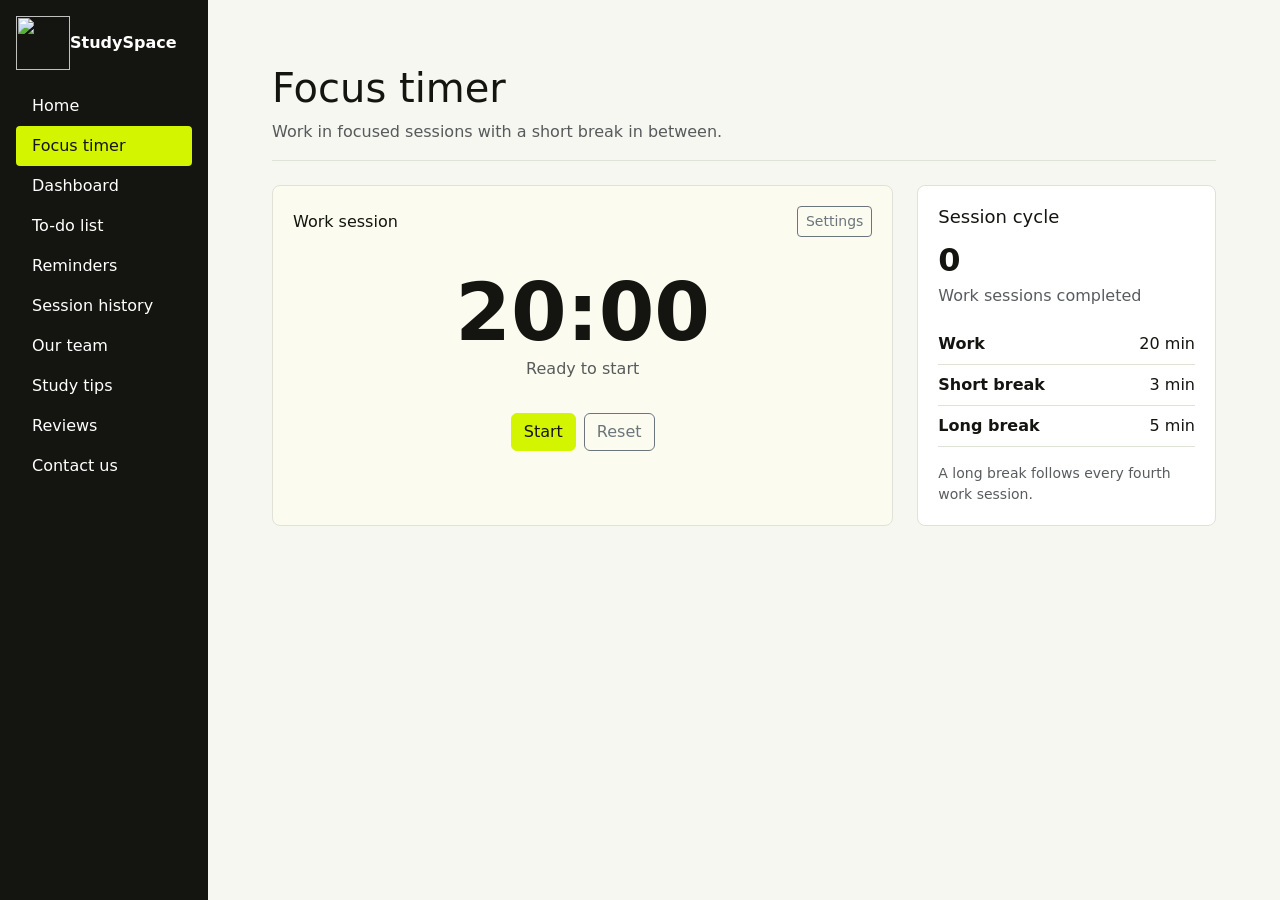
==== index.html @ 3e3f8a37 "Initial Commit" ====
<!doctype html>
<html lang="en">
  <head>
    <meta charset="utf-8" />
    <meta name="viewport" content="width=device-width, initial-scale=1" />
    <title>Focus timer | StudySpace</title>
    <link rel="icon" href="images/logo.png" type="image/png" />
    <link rel="stylesheet" href="styles.css" />
    <script src="app.js" defer></script>
  </head>
  <body data-page="pomodoro">
    <a class="visually-hidden-focusable skip-link" href="#main"
      >Skip to content</a
    >
    <div class="site-layout">
      <aside class="sidebar">
        <a class="site-brand" href="home.html">
          <img src="images/logo.png" width="54" height="54" alt="" />
          <span>StudySpace</span>
        </a>
        <nav class="nav flex-column" aria-label="Main navigation">
          <a class="nav-link" href="home.html">Home</a>
          <a class="nav-link active" aria-current="page" href="index.html"
            >Focus timer</a
          >
          <a class="nav-link" href="dashboard.html">Dashboard</a>
          <a class="nav-link" href="todo.html">To-do list</a>
          <a class="nav-link" href="reminders.html">Reminders</a>
          <a class="nav-link" href="session-history.html">Session history</a>
          <a class="nav-link" href="team.html">Our team</a>
          <a class="nav-link" href="study-tips.html">Study tips</a>
          <a class="nav-link" href="reviews.html">Reviews</a>
          <a class="nav-link" href="contact.html">Contact us</a>
        </nav>
      </aside>
      <main id="main" class="container-fluid workspace">
        <header class="page-heading">
          <h1>Focus timer</h1>
          <p>Work in focused sessions with a short break in between.</p>
        </header>
        <div class="row g-3 g-xl-4">
          <div class="col-12 col-xl-8">
            <section
              class="panel timer-panel h-100"
              aria-label="Pomodoro timer"
            >
              <div
                class="d-flex flex-wrap justify-content-between align-items-center gap-2"
              >
                <span id="session" class="session-label" aria-live="polite"
                  >Work session</span
                >
                <button
                  id="settings-button"
                  class="btn btn-sm btn-outline-secondary"
                  type="button"
                >
                  Settings
                </button>
              </div>
              <div class="timer-readout">
                <span id="timer" role="timer" aria-label="Time remaining"
                  >20:00</span
                >
                <span id="timer-status">Ready to start</span>
              </div>
              <div class="d-flex justify-content-center flex-wrap gap-2">
                <button id="start" class="btn btn-primary" type="button">
                  Start
                </button>
                <button id="pause" class="btn btn-primary" type="button" hidden>
                  Pause
                </button>
                <button
                  id="reset"
                  class="btn btn-outline-secondary"
                  type="button"
                >
                  Reset
                </button>
              </div>
            </section>
          </div>
          <div class="col-12 col-xl-4">
            <section class="panel h-100" aria-labelledby="cycle-heading">
              <h2 id="cycle-heading">Session cycle</h2>
              <p
                id="completed-sessions"
                class="stat-number mb-0"
                aria-live="polite"
              >
                0
              </p>
              <p class="text-body-secondary">Work sessions completed</p>
              <dl class="durations mb-3">
                <div>
                  <dt>Work</dt>
                  <dd id="work-duration">20 min</dd>
                </div>
                <div>
                  <dt>Short break</dt>
                  <dd id="short-duration">3 min</dd>
                </div>
                <div>
                  <dt>Long break</dt>
                  <dd id="long-duration">5 min</dd>
                </div>
              </dl>
              <p class="small text-body-secondary mb-0">
                A long break follows every fourth work session.
              </p>
            </section>
          </div>
        </div>
        <dialog id="settings-dialog" aria-labelledby="settings-heading">
          <form id="settings-form">
            <h2 id="settings-heading">Session lengths</h2>
            <p class="text-body-secondary">
              Saving resets the current session to its new duration.
            </p>
            <label class="form-label" for="settings-work">Work (minutes)</label>
            <input
              id="settings-work"
              class="form-control mb-3"
              name="work"
              type="number"
              min="1"
              max="1440"
              required
            />
            <label class="form-label" for="settings-short"
              >Short break (minutes)</label
            >
            <input
              id="settings-short"
              class="form-control mb-3"
              name="short"
              type="number"
              min="1"
              max="1440"
              required
            />
            <label class="form-label" for="settings-long"
              >Long break (minutes)</label
            >
            <input
              id="settings-long"
              class="form-control mb-4"
              name="long"
              type="number"
              min="1"
              max="1440"
              required
            />
            <div class="d-flex justify-content-end flex-wrap gap-2">
              <button
                id="close-settings"
                class="btn btn-outline-secondary"
                type="button"
              >
                Cancel
              </button>
              <button class="btn btn-primary" type="submit">
                Save settings
              </button>
            </div>
          </form>
        </dialog>
      </main>
    </div>
  </body>
</html>
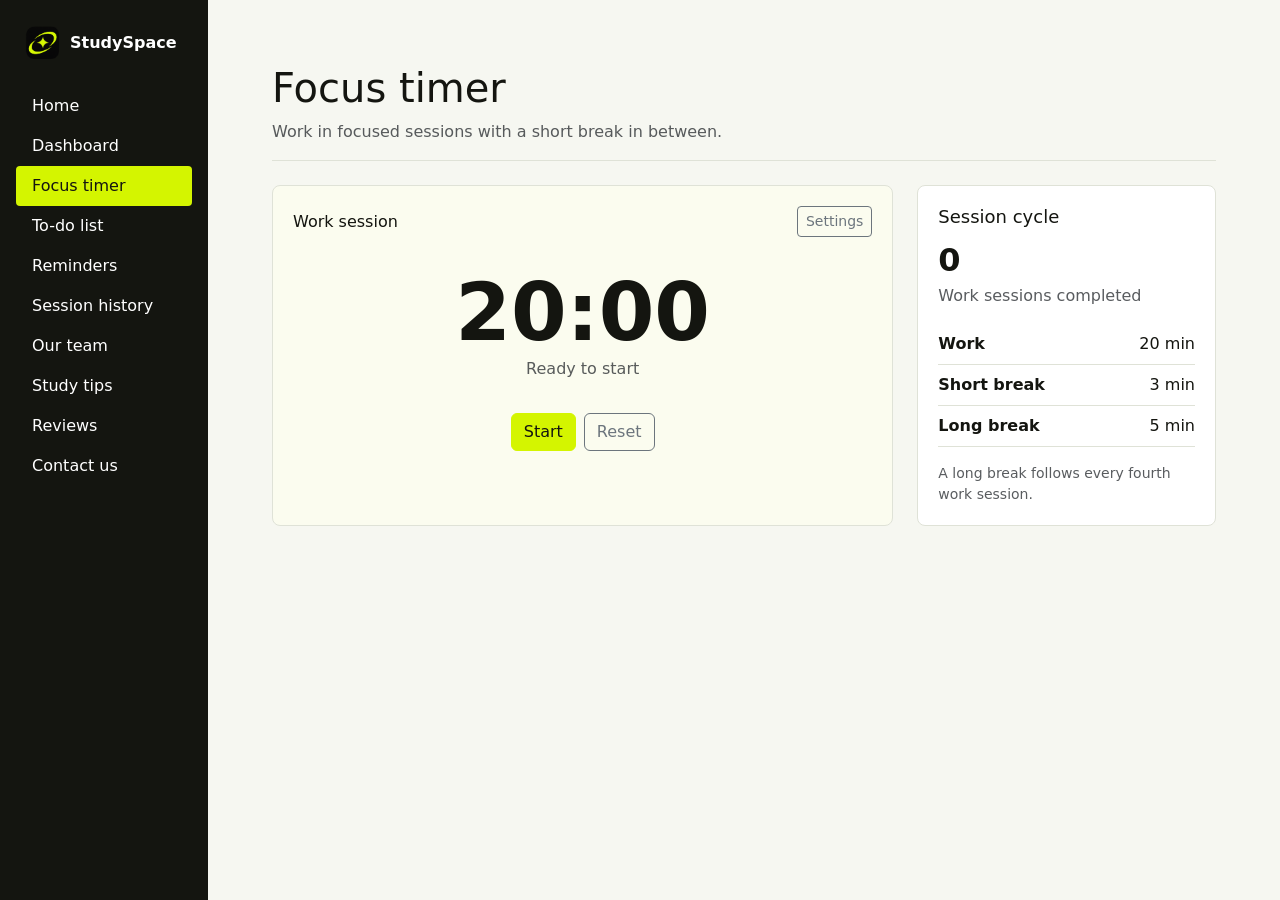
==== commit d847e235: "Changed nav bar layout" ====
--- a/index.html
+++ b/index.html
@@ -20,10 +20,10 @@
         </a>
         <nav class="nav flex-column" aria-label="Main navigation">
           <a class="nav-link" href="home.html">Home</a>
+          <a class="nav-link" href="dashboard.html">Dashboard</a>
           <a class="nav-link active" aria-current="page" href="index.html"
             >Focus timer</a
           >
-          <a class="nav-link" href="dashboard.html">Dashboard</a>
           <a class="nav-link" href="todo.html">To-do list</a>
           <a class="nav-link" href="reminders.html">Reminders</a>
           <a class="nav-link" href="session-history.html">Session history</a>
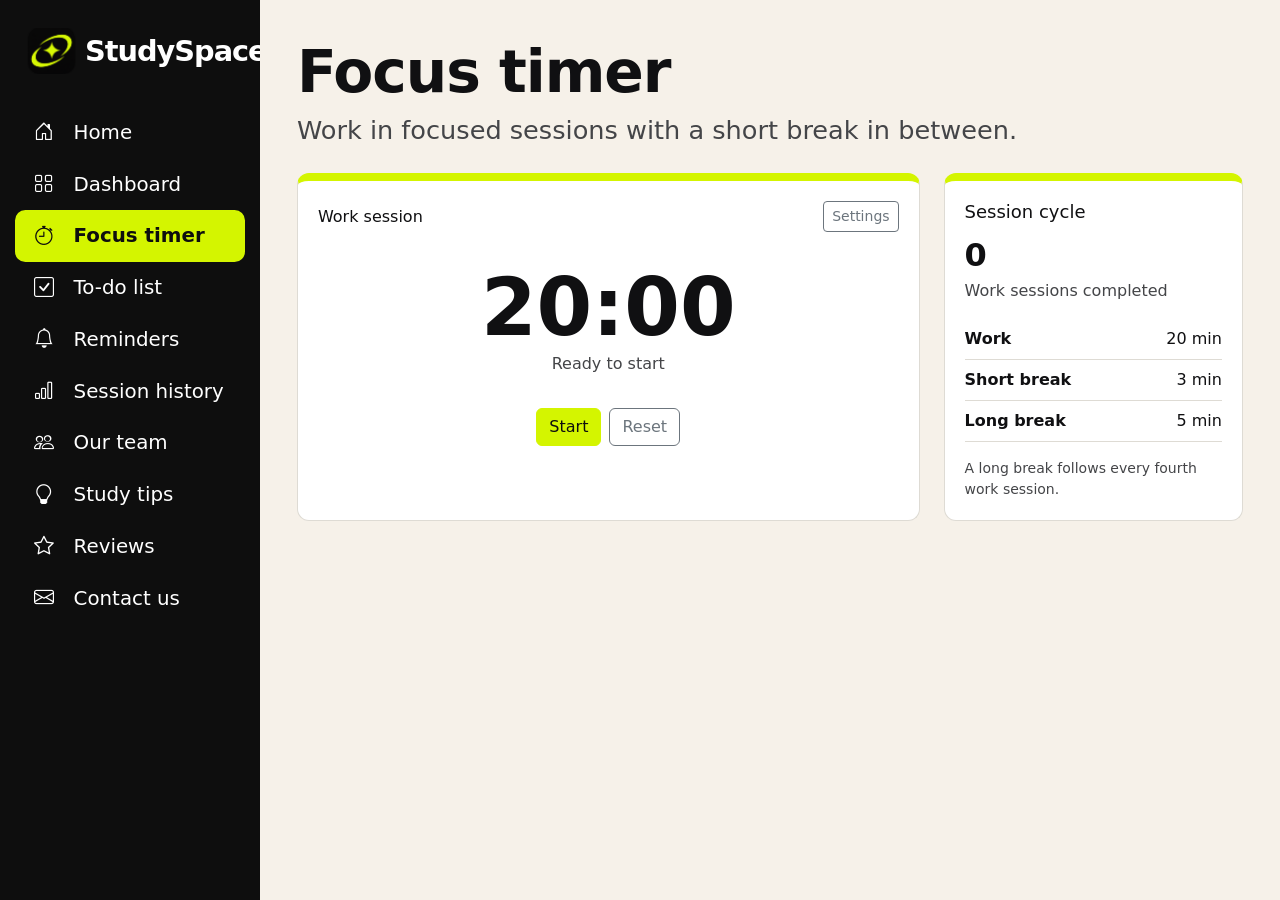
==== commit 1d3c38ad: "Style Changes" ====
--- a/index.html
+++ b/index.html
@@ -15,22 +15,40 @@
     <div class="site-layout">
       <aside class="sidebar">
         <a class="site-brand" href="home.html">
-          <img src="images/logo.png" width="54" height="54" alt="" />
+          <span class="brand-mark"><img src="images/logo.png" width="54" height="54" alt="" /></span>
           <span>StudySpace</span>
         </a>
         <nav class="nav flex-column" aria-label="Main navigation">
-          <a class="nav-link" href="home.html">Home</a>
-          <a class="nav-link" href="dashboard.html">Dashboard</a>
-          <a class="nav-link active" aria-current="page" href="index.html"
-            >Focus timer</a
-          >
-          <a class="nav-link" href="todo.html">To-do list</a>
-          <a class="nav-link" href="reminders.html">Reminders</a>
-          <a class="nav-link" href="session-history.html">Session history</a>
-          <a class="nav-link" href="team.html">Our team</a>
-          <a class="nav-link" href="study-tips.html">Study tips</a>
-          <a class="nav-link" href="reviews.html">Reviews</a>
-          <a class="nav-link" href="contact.html">Contact us</a>
+          <a class="nav-link" href="home.html">
+            <i class="bi bi-house-door" aria-hidden="true"></i>Home
+          </a>
+          <a class="nav-link" href="dashboard.html">
+            <i class="bi bi-grid" aria-hidden="true"></i>Dashboard
+          </a>
+          <a class="nav-link active" aria-current="page" href="index.html">
+            <i class="bi bi-stopwatch" aria-hidden="true"></i>Focus timer
+          </a>
+          <a class="nav-link" href="todo.html">
+            <i class="bi bi-check-square" aria-hidden="true"></i>To-do list
+          </a>
+          <a class="nav-link" href="reminders.html">
+            <i class="bi bi-bell" aria-hidden="true"></i>Reminders
+          </a>
+          <a class="nav-link" href="session-history.html">
+            <i class="bi bi-bar-chart" aria-hidden="true"></i>Session history
+          </a>
+          <a class="nav-link" href="team.html">
+            <i class="bi bi-people" aria-hidden="true"></i>Our team
+          </a>
+          <a class="nav-link" href="study-tips.html">
+            <i class="bi bi-lightbulb" aria-hidden="true"></i>Study tips
+          </a>
+          <a class="nav-link" href="reviews.html">
+            <i class="bi bi-star" aria-hidden="true"></i>Reviews
+          </a>
+          <a class="nav-link" href="contact.html">
+            <i class="bi bi-envelope" aria-hidden="true"></i>Contact us
+          </a>
         </nav>
       </aside>
       <main id="main" class="container-fluid workspace">
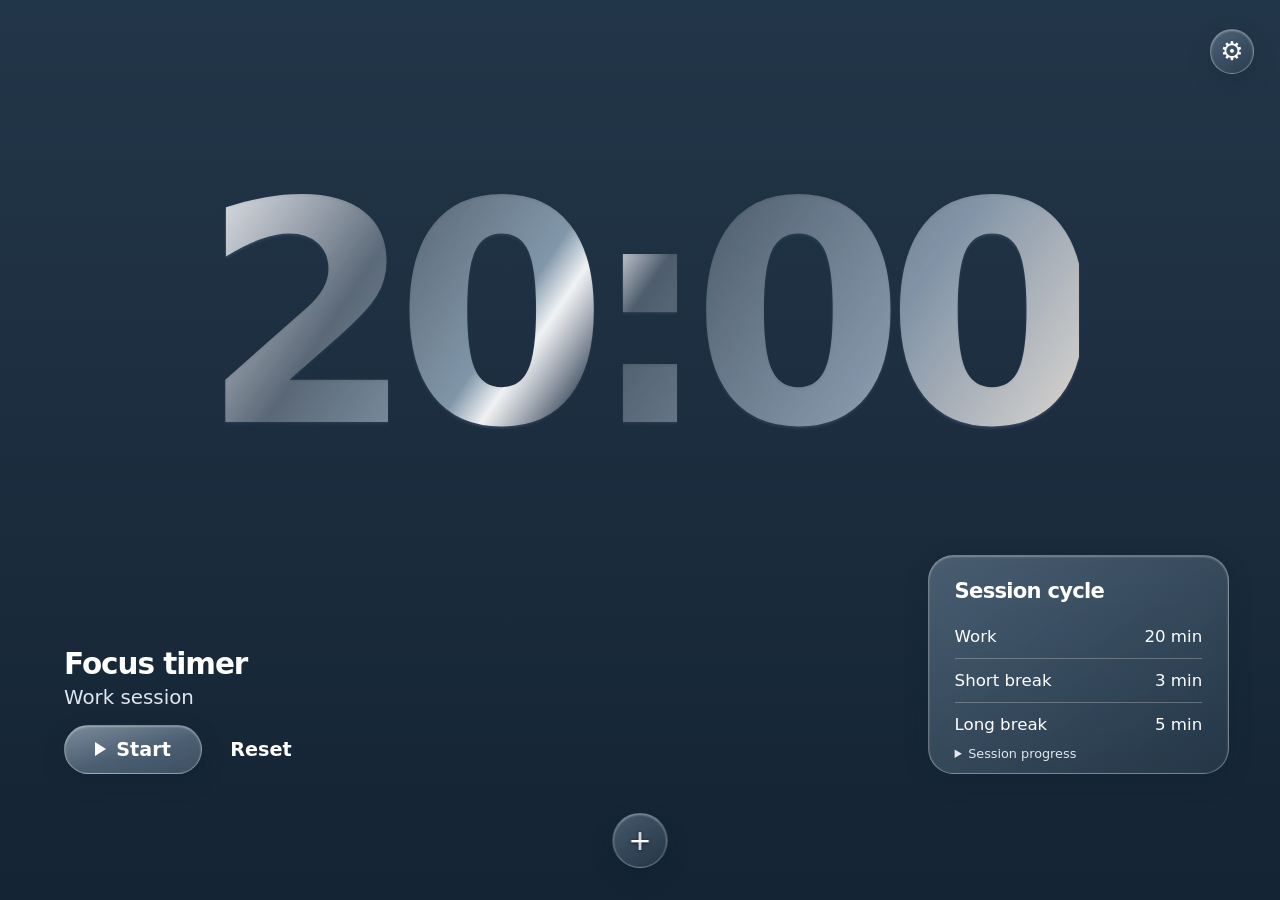
==== commit 49103c2c: "Complete Style Overhaul Changed the ui to be a "Apple/Ios" style theme" ====
--- a/index.html
+++ b/index.html
@@ -1,190 +1,69 @@
 <!doctype html>
 <html lang="en">
   <head>
-    <meta charset="utf-8" />
-    <meta name="viewport" content="width=device-width, initial-scale=1" />
+    <meta charset="utf-8">
+    <meta name="viewport" content="width=device-width, initial-scale=1">
     <title>Focus timer | StudySpace</title>
-    <link rel="icon" href="images/logo.png" type="image/png" />
-    <link rel="stylesheet" href="styles.css" />
+    <link rel="stylesheet" href="styles.css">
     <script src="app.js" defer></script>
   </head>
   <body data-page="pomodoro">
-    <a class="visually-hidden-focusable skip-link" href="#main"
-      >Skip to content</a
-    >
-    <div class="site-layout">
-      <aside class="sidebar">
-        <a class="site-brand" href="home.html">
-          <span class="brand-mark"><img src="images/logo.png" width="54" height="54" alt="" /></span>
-          <span>StudySpace</span>
-        </a>
-        <nav class="nav flex-column" aria-label="Main navigation">
-          <a class="nav-link" href="home.html">
-            <i class="bi bi-house-door" aria-hidden="true"></i>Home
-          </a>
-          <a class="nav-link" href="dashboard.html">
-            <i class="bi bi-grid" aria-hidden="true"></i>Dashboard
-          </a>
-          <a class="nav-link active" aria-current="page" href="index.html">
-            <i class="bi bi-stopwatch" aria-hidden="true"></i>Focus timer
-          </a>
-          <a class="nav-link" href="todo.html">
-            <i class="bi bi-check-square" aria-hidden="true"></i>To-do list
-          </a>
-          <a class="nav-link" href="reminders.html">
-            <i class="bi bi-bell" aria-hidden="true"></i>Reminders
-          </a>
-          <a class="nav-link" href="session-history.html">
-            <i class="bi bi-bar-chart" aria-hidden="true"></i>Session history
-          </a>
-          <a class="nav-link" href="team.html">
-            <i class="bi bi-people" aria-hidden="true"></i>Our team
-          </a>
-          <a class="nav-link" href="study-tips.html">
-            <i class="bi bi-lightbulb" aria-hidden="true"></i>Study tips
-          </a>
-          <a class="nav-link" href="reviews.html">
-            <i class="bi bi-star" aria-hidden="true"></i>Reviews
-          </a>
-          <a class="nav-link" href="contact.html">
-            <i class="bi bi-envelope" aria-hidden="true"></i>Contact us
-          </a>
-        </nav>
-      </aside>
-      <main id="main" class="container-fluid workspace">
-        <header class="page-heading">
-          <h1>Focus timer</h1>
-          <p>Work in focused sessions with a short break in between.</p>
-        </header>
-        <div class="row g-3 g-xl-4">
-          <div class="col-12 col-xl-8">
-            <section
-              class="panel timer-panel h-100"
-              aria-label="Pomodoro timer"
-            >
-              <div
-                class="d-flex flex-wrap justify-content-between align-items-center gap-2"
-              >
-                <span id="session" class="session-label" aria-live="polite"
-                  >Work session</span
-                >
-                <button
-                  id="settings-button"
-                  class="btn btn-sm btn-outline-secondary"
-                  type="button"
-                >
-                  Settings
-                </button>
-              </div>
-              <div class="timer-readout">
-                <span id="timer" role="timer" aria-label="Time remaining"
-                  >20:00</span
-                >
-                <span id="timer-status">Ready to start</span>
-              </div>
-              <div class="d-flex justify-content-center flex-wrap gap-2">
-                <button id="start" class="btn btn-primary" type="button">
-                  Start
-                </button>
-                <button id="pause" class="btn btn-primary" type="button" hidden>
-                  Pause
-                </button>
-                <button
-                  id="reset"
-                  class="btn btn-outline-secondary"
-                  type="button"
-                >
-                  Reset
-                </button>
-              </div>
-            </section>
-          </div>
-          <div class="col-12 col-xl-4">
-            <section class="panel h-100" aria-labelledby="cycle-heading">
-              <h2 id="cycle-heading">Session cycle</h2>
-              <p
-                id="completed-sessions"
-                class="stat-number mb-0"
-                aria-live="polite"
-              >
-                0
-              </p>
-              <p class="text-body-secondary">Work sessions completed</p>
-              <dl class="durations mb-3">
-                <div>
-                  <dt>Work</dt>
-                  <dd id="work-duration">20 min</dd>
-                </div>
-                <div>
-                  <dt>Short break</dt>
-                  <dd id="short-duration">3 min</dd>
-                </div>
-                <div>
-                  <dt>Long break</dt>
-                  <dd id="long-duration">5 min</dd>
-                </div>
-              </dl>
-              <p class="small text-body-secondary mb-0">
-                A long break follows every fourth work session.
-              </p>
-            </section>
-          </div>
+    <a href="#main">Skip to content</a>
+    <nav class="menu" aria-label="Site navigation">
+      <button id="toggle" type="button" aria-label="Toggle navigation" aria-expanded="false" aria-controls="links">+</button>
+      <div id="links" inert>
+        <a href="home.html">Home</a>
+        <a href="dashboard.html">Dashboard</a>
+        <a aria-current="page" href="index.html">Focus timer</a>
+        <a href="todo.html">To-do list</a>
+        <a href="reminders.html">Reminders</a>
+        <a href="session-history.html">Session history</a>
+        <a href="team.html">Our team</a>
+        <a href="study-tips.html">Study tips</a>
+        <a href="reviews.html">Reviews</a>
+        <a href="contact.html">Contact us</a>
+      </div>
+    </nav>
+    <main id="main">
+      <button id="settings-button" type="button" aria-label="Settings" title="Settings">⚙</button>
+      <span id="timer" role="timer" aria-label="Time remaining">20:00</span>
+      <section class="focus-controls" aria-labelledby="focus-heading">
+        <h1 id="focus-heading">Focus timer</h1>
+        <p id="session" aria-live="polite">Work session</p>
+        <span id="timer-status" class="timer-status" role="status">Ready to start</span>
+        <div class="timer-actions">
+          <button id="start" type="button">Start</button>
+          <button id="pause" type="button" hidden>Pause</button>
+          <button id="reset" type="button">Reset</button>
         </div>
-        <dialog id="settings-dialog" aria-labelledby="settings-heading">
-          <form id="settings-form">
-            <h2 id="settings-heading">Session lengths</h2>
-            <p class="text-body-secondary">
-              Saving resets the current session to its new duration.
-            </p>
-            <label class="form-label" for="settings-work">Work (minutes)</label>
-            <input
-              id="settings-work"
-              class="form-control mb-3"
-              name="work"
-              type="number"
-              min="1"
-              max="1440"
-              required
-            />
-            <label class="form-label" for="settings-short"
-              >Short break (minutes)</label
-            >
-            <input
-              id="settings-short"
-              class="form-control mb-3"
-              name="short"
-              type="number"
-              min="1"
-              max="1440"
-              required
-            />
-            <label class="form-label" for="settings-long"
-              >Long break (minutes)</label
-            >
-            <input
-              id="settings-long"
-              class="form-control mb-4"
-              name="long"
-              type="number"
-              min="1"
-              max="1440"
-              required
-            />
-            <div class="d-flex justify-content-end flex-wrap gap-2">
-              <button
-                id="close-settings"
-                class="btn btn-outline-secondary"
-                type="button"
-              >
-                Cancel
-              </button>
-              <button class="btn btn-primary" type="submit">
-                Save settings
-              </button>
-            </div>
-          </form>
-        </dialog>
-      </main>
-    </div>
+      </section>
+      <section class="session-card" aria-labelledby="cycle-heading">
+        <h2 id="cycle-heading">Session cycle</h2>
+        <dl>
+          <div><dt>Work</dt><dd id="work-duration">20 min</dd></div>
+          <div><dt>Short break</dt><dd id="short-duration">3 min</dd></div>
+          <div><dt>Long break</dt><dd id="long-duration">5 min</dd></div>
+        </dl>
+        <details class="cycle-progress">
+          <summary>Session progress</summary>
+          <p><span id="completed-sessions" aria-live="polite">0</span> work sessions completed</p>
+          <p>A long break follows every fourth work session.</p>
+        </details>
+      </section>
+      <dialog id="settings-dialog" aria-labelledby="settings-heading">
+        <form id="settings-form">
+          <h2 id="settings-heading">Session lengths</h2>
+          <p>Saving resets the current session to its new duration.</p>
+          <label for="settings-work">Work (minutes)</label>
+          <input id="settings-work" name="work" type="number" min="1" max="1440" required>
+          <label for="settings-short">Short break (minutes)</label>
+          <input id="settings-short" name="short" type="number" min="1" max="1440" required>
+          <label for="settings-long">Long break (minutes)</label>
+          <input id="settings-long" name="long" type="number" min="1" max="1440" required>
+          <button id="close-settings" type="button">Cancel</button>
+          <button type="submit">Save settings</button>
+        </form>
+      </dialog>
+    </main>
   </body>
 </html>
--- a/styles.css
+++ b/styles.css
@@ -0,0 +1,628 @@
+/* Shared page layout */
+body {
+  position: relative;
+  box-sizing: border-box;
+  min-height: 100vh;
+  margin: 0;
+  padding: 7svh 0 120px;
+  color: white;
+  font-family: system-ui, sans-serif;
+  background:
+    linear-gradient(#0c192729, #0c1927b3),
+    #273c50 url("images/alpine-landscape.jpg") center / cover no-repeat;
+}
+main {
+  width: min(78%, 1200px);
+  margin: auto;
+}
+h1 {
+  margin: 0 0 4.5svh;
+  text-align: center;
+  font-size: clamp(32px, 7.8svh, 80px);
+  font-weight: 550;
+  letter-spacing: -0.04em;
+}
+button,
+summary {
+  cursor: pointer;
+}
+button,
+input,
+textarea {
+  font: inherit;
+}
+body > a[href="#main"] {
+  position: absolute;
+  top: 8px;
+  left: 8px;
+  z-index: 5;
+  padding: 8px;
+  background: white;
+  transform: translateY(-160%);
+}
+body > a[href="#main"]:focus {
+  transform: none;
+}
+
+/* Circular navigation */
+.menu {
+  --radius: min(40vw, 230px);
+  position: absolute;
+  bottom: 5svh;
+  left: 50%;
+  z-index: 2;
+  transform: translateX(-50%);
+}
+.menu a,
+.menu button {
+  display: grid;
+  place-items: center;
+  box-sizing: border-box;
+  padding: 0;
+  border: 1px solid #ffffff4d;
+  border-radius: 50%;
+  background: #ffffff26;
+  backdrop-filter: blur(12px);
+  box-shadow: 0 2px 8px #18253538;
+  color: white;
+  text-align: center;
+  text-decoration: none;
+  text-shadow:
+    0 1px 3px #182535,
+    0 0 2px #182535;
+}
+.menu button {
+  position: relative;
+  z-index: 1;
+  width: 60px;
+  aspect-ratio: 1;
+  font-size: 28px;
+  transition: transform 160ms;
+}
+.menu button:hover {
+  transform: scale(1.1);
+}
+.menu a {
+  --angle: var(--desktop-angle);
+  --distance: 0px;
+  --size: 0.6;
+  position: absolute;
+  top: 50%;
+  left: 50%;
+  width: 64px;
+  aspect-ratio: 1;
+  opacity: 0;
+  font: 12px/1.1 sans-serif;
+  transform: translate(-50%, -50%) rotate(var(--angle))
+    translateX(var(--distance)) rotate(calc(-1 * var(--angle)))
+    scale(var(--size));
+  transition:
+    transform 180ms,
+    opacity 180ms;
+}
+#links:not([inert]) a {
+  --distance: var(--radius);
+  --size: 1;
+  opacity: 1;
+}
+#links:not([inert]) a:hover {
+  --size: 1.1;
+}
+.menu :focus-visible {
+  outline: 3px solid #405971;
+  outline-offset: 2px;
+}
+
+/* Shared glass cards */
+.session-card,
+.home ul,
+#start,
+#pause,
+#settings-button,
+[data-page="pomodoro"] .menu button {
+  border: 1px solid #ffffff4d;
+  background: linear-gradient(145deg, #9cb1c561, #30425194);
+  backdrop-filter: blur(18px) saturate(125%);
+  box-shadow:
+    inset 0 1px 2px #ffffff50,
+    0 8px 25px #0c192c30;
+}
+.session-card {
+  padding: clamp(18px, 1.7vw, 28px) clamp(20px, 2vw, 33px) 12px;
+  border-radius: clamp(20px, 2vw, 32px);
+}
+.session-card h2,
+.focus-controls h1 {
+  margin: 0;
+  font-weight: 550;
+  letter-spacing: -0.035em;
+}
+.session-card h2 {
+  font-size: clamp(21px, 1.65vw, 28px);
+}
+.dashboard .session-card,
+.task-card {
+  border-color: #ffffff66;
+  box-shadow:
+    inset 0 1px 2px #ffffff99,
+    inset 0 -1px 3px #ffffff38,
+    0 10px 30px #0c192c40;
+}
+
+/* Focus timer */
+[data-page="pomodoro"] {
+  --timer-height: clamp(210px, 46svh, 560px);
+  padding: 0;
+}
+[data-page="pomodoro"] main {
+  display: grid;
+  grid-template-columns: 1fr minmax(260px, 23.5vw);
+  align-items: end;
+  align-content: end;
+  gap: 32px;
+  width: 100%;
+  min-height: 100svh;
+  box-sizing: border-box;
+  padding: calc(var(--timer-height) + 36px) 4vw max(110px, 14vh) 5vw;
+}
+.home .menu,
+[data-page="pomodoro"] .menu {
+  bottom: 32px;
+}
+[data-page="pomodoro"] .menu button {
+  width: clamp(54px, 4.3vw, 72px);
+}
+#timer {
+  position: absolute;
+  top: var(--timer-height);
+  left: 50%;
+  transform: translate(-50%, -82%);
+  font-size: min(24vw, 48svh);
+  font-weight: 550;
+  line-height: 1;
+  letter-spacing: -0.065em;
+  font-variant-numeric: tabular-nums;
+  white-space: nowrap;
+  color: transparent;
+  background: linear-gradient(
+    124deg,
+    #ffffffed,
+    #ffffff40 22%,
+    #d4efff80 38%,
+    #ffffffed 42%,
+    #ffffff32 49%,
+    #b9cbdc99 74%,
+    #fff4e7dc
+  );
+  background-clip: text;
+  filter: drop-shadow(0 2px 1px #51607e99);
+}
+.focus-controls h1 {
+  text-align: left;
+  font-size: clamp(28px, 2.3vw, 40px);
+}
+#session {
+  margin: 5px 0 16px;
+  color: #e0e6ee;
+  font-size: clamp(18px, 1.55vw, 26px);
+}
+.timer-status {
+  position: absolute;
+  width: 1px;
+  height: 1px;
+  overflow: hidden;
+  clip-path: inset(50%);
+}
+.timer-actions {
+  display: flex;
+  align-items: center;
+  gap: 20px;
+}
+[data-page="pomodoro"] main button {
+  color: inherit;
+}
+.timer-actions button {
+  padding: 0.62em 1.55em;
+  border-radius: 99px;
+  font-size: clamp(18px, 1.5vw, 25px);
+  font-weight: 550;
+}
+#start,
+#pause {
+  background: linear-gradient(165deg, #d3e2ee8a, #8598ab80 55%, #5a6b7d99);
+}
+#start::before,
+#pause::before {
+  content: "";
+  display: inline-block;
+  margin-right: 0.55em;
+}
+#start::before {
+  border-block: 0.37em solid transparent;
+  border-left: 0.62em solid white;
+}
+#pause::before {
+  width: 0.28em;
+  height: 0.68em;
+  border-inline: 0.14em solid white;
+}
+#reset {
+  padding-inline: 0.45em;
+  border: 0;
+  background: transparent;
+}
+#settings-button {
+  position: absolute;
+  top: 3.2vh;
+  right: 2vw;
+  z-index: 2;
+  width: clamp(44px, 3.5vw, 58px);
+  aspect-ratio: 1;
+  padding: 0;
+  border-radius: 50%;
+  font-size: 26px;
+}
+.session-card dl {
+  margin: 12px 0 0;
+}
+.session-card dl div {
+  display: flex;
+  justify-content: space-between;
+  padding: 0.72em 0;
+  font-size: clamp(16px, 1.3vw, 22px);
+}
+.session-card dd,
+.content-page blockquote {
+  margin: 0;
+}
+.session-card dl div + div,
+.content-page details + details {
+  border-top: 1px solid #ffffff40;
+}
+.cycle-progress {
+  color: #e1e8ef;
+  font-size: 0.8rem;
+}
+
+/* Settings dialog */
+#settings-dialog {
+  box-sizing: border-box;
+  width: min(90vw, 390px);
+  padding: 24px;
+  border: 1px solid #ffffff66;
+  border-radius: 20px;
+  color: white;
+  background: #273d4eed;
+  backdrop-filter: blur(18px);
+}
+#settings-dialog::backdrop {
+  background: #10213180;
+}
+#settings-form {
+  display: grid;
+  grid-template-columns: 1fr auto;
+  align-items: center;
+  gap: 12px;
+}
+#settings-form :is(h2, p) {
+  grid-column: 1 / -1;
+  margin: 0;
+}
+#settings-form input {
+  width: 7ch;
+  padding: 7px;
+}
+#settings-form button {
+  padding: 8px 16px;
+  border: 1px solid #ffffff55;
+  border-radius: 99px;
+  background: #ffffff20;
+}
+
+/* Home */
+.home {
+  display: grid;
+  place-items: center;
+  padding: 48px 5vw min(calc(42vw + 120px), 350px);
+}
+.home main {
+  width: min(100%, 640px);
+  text-align: center;
+}
+.home h1 {
+  margin: 0;
+  font-size: clamp(44px, 6vw, 80px);
+  font-weight: 700;
+  letter-spacing: -0.055em;
+}
+.home main > p {
+  margin: 4px 0 32px;
+  font-size: clamp(18px, 2vw, 24px);
+}
+.home h2 {
+  margin: 0 0 12px;
+  font-size: 1rem;
+  font-weight: 500;
+}
+.home ul {
+  display: grid;
+  grid-template-columns: repeat(2, 1fr);
+  gap: 10px;
+  margin: 0;
+  padding: 14px;
+  list-style: none;
+  border-radius: 24px;
+}
+.home li a,
+.reminder-link {
+  display: flex;
+  align-items: center;
+  gap: 12px;
+  border: 1px solid #ffffff55;
+  border-radius: 14px;
+  color: white;
+  text-decoration: none;
+}
+.home li a {
+  justify-content: space-between;
+  padding: 16px;
+  background: #ffffff18;
+  text-align: left;
+}
+.home li a::after {
+  content: "";
+  width: 7px;
+  height: 7px;
+  border: solid currentColor;
+  border-width: 1.5px 1.5px 0 0;
+  transform: rotate(45deg);
+}
+.home li a:is(:hover, :focus-visible),
+.reminder-link:hover {
+  background: #ffffff38;
+}
+
+/* Dashboard */
+.dashboard .session-card {
+  display: grid;
+  align-content: space-between;
+  gap: 18px;
+  box-sizing: border-box;
+  min-height: 55svh;
+  padding: clamp(16px, 3.6svh, 42px);
+}
+.dashboard h2 {
+  font-size: clamp(22px, 5svh, 48px);
+}
+.stats {
+  display: grid;
+  grid-template-columns: repeat(3, 1fr);
+  text-align: center;
+}
+.stats p {
+  margin: 0;
+  font-size: clamp(16px, 3.8svh, 32px);
+}
+.stats p + p {
+  border-left: 1px solid #ffffff70;
+}
+.stats strong {
+  display: block;
+  font-size: clamp(40px, 10svh, 100px);
+  font-weight: 600;
+  line-height: 1.1;
+}
+.reminder-link {
+  gap: 0.7em;
+  padding: 0.65em 1em;
+  background: linear-gradient(160deg, #ffffff30, #ffffff0a);
+  box-shadow: inset 0 1px 1px #ffffff55;
+  font-size: clamp(16px, 3.4svh, 28px);
+}
+.reminder-link svg {
+  width: 1.4em;
+  flex: none;
+}
+.reminder-link span:last-child {
+  margin-left: auto;
+  font-size: 1.4em;
+}
+
+/* Tasks, reminders and contact form */
+.task-card {
+  padding: clamp(18px, 3.6svh, 42px);
+}
+.task-card form {
+  display: grid;
+  grid-template-columns: minmax(0, 1fr) auto;
+  gap: 8px 12px;
+}
+.task-card form label {
+  font-weight: 550;
+}
+#task-form label,
+#reminder-form button {
+  grid-column: 1 / -1;
+}
+.task-card form :is(input, textarea, button),
+.task-card .remove {
+  padding: 11px 16px;
+  border: 1px solid #ffffff66;
+  border-radius: 14px;
+}
+.task-card form :is(input, textarea) {
+  min-width: 0;
+  color: white;
+  background: #19324666;
+}
+.task-card form input::placeholder {
+  color: #e2e9ef;
+}
+.task-card button {
+  color: #192f41;
+  background: #e4eff6;
+}
+.task-card header,
+.task-card li,
+.task-label,
+.reminder-meta {
+  display: flex;
+  align-items: center;
+  gap: 12px;
+}
+.task-card header {
+  justify-content: space-between;
+  flex-wrap: wrap;
+  margin: 26px 0 10px;
+}
+#task-count,
+#reminder-count {
+  margin: 0;
+  font-size: 0.9rem;
+}
+.task-card ul {
+  margin: 0;
+  padding: 0;
+  list-style: none;
+}
+.task-card li {
+  justify-content: space-between;
+  padding: 12px 0;
+  border-top: 1px solid #ffffff40;
+}
+.task-card .remove {
+  padding: 7px 12px;
+  color: white;
+  background: #20364b55;
+}
+#task-empty,
+#reminder-empty {
+  margin-bottom: 0;
+}
+.task-label {
+  min-width: 0;
+  overflow-wrap: anywhere;
+  cursor: pointer;
+}
+.task-label input {
+  width: 20px;
+  height: 20px;
+  flex: none;
+  accent-color: #305a71;
+}
+.task-label input:checked + span {
+  color: #d2dfe7;
+  text-decoration: line-through;
+}
+#reminder-form label {
+  display: grid;
+  gap: 8px;
+}
+#reminder-date {
+  color-scheme: dark;
+}
+.content-page main > p,
+[data-page="reminders"] main > p {
+  text-align: center;
+}
+.reminder-name {
+  margin: 0 0 4px;
+  overflow-wrap: anywhere;
+}
+.reminder-meta {
+  flex-wrap: wrap;
+  gap: 8px;
+  font-size: 0.9rem;
+}
+.due-status {
+  padding: 3px 9px;
+  border-radius: 12px;
+  background: #19324666;
+}
+.due-status.overdue {
+  background: #702d3c;
+}
+.due-status.soon {
+  background: #36576c;
+}
+#contact-form {
+  grid-template-columns: 1fr;
+}
+#contact-form p {
+  display: grid;
+  gap: 6px;
+  margin: 0;
+}
+#contact-form textarea {
+  resize: vertical;
+}
+
+/* Reviews, tips, team and history */
+.card-grid {
+  display: grid;
+  grid-template-columns: repeat(auto-fit, minmax(min(100%, 320px), 1fr));
+  gap: 16px;
+}
+.content-page summary {
+  padding: 12px 0;
+}
+.team-card img {
+  display: block;
+  max-width: 100%;
+  margin: 0 auto 12px;
+  border-radius: 14px;
+}
+#history-list li {
+  flex-wrap: wrap;
+}
+
+/* Small screens and reduced motion */
+@media (max-width: 700px) {
+  [data-page="pomodoro"] main {
+    grid-template-columns: 1fr;
+    gap: 24px;
+    padding: calc(var(--timer-height) + 24px) 6vw 130px;
+  }
+}
+@media (max-width: 600px) {
+  main {
+    width: 92%;
+  }
+  .dashboard .session-card {
+    min-height: 340px;
+  }
+  .stats strong {
+    font-size: 44px;
+  }
+  .stats p,
+  .reminder-link {
+    font-size: 16px;
+  }
+}
+@media (max-width: 500px) {
+  .menu a {
+    --angle: var(--mobile-angle);
+    --radius: 41vw;
+    width: min(15.5vw, 64px);
+    font-size: clamp(10px, 3vw, 12px);
+  }
+  .menu a:nth-child(-n + 5) {
+    --radius: 21.5vw;
+  }
+}
+@media (max-width: 480px) {
+  .home ul {
+    grid-template-columns: 1fr;
+  }
+}
+@media (max-width: 420px) {
+  .task-card form {
+    grid-template-columns: 1fr;
+  }
+}
+@media (prefers-reduced-motion: reduce) {
+  .menu a,
+  .menu button {
+    transition: none;
+  }
+}
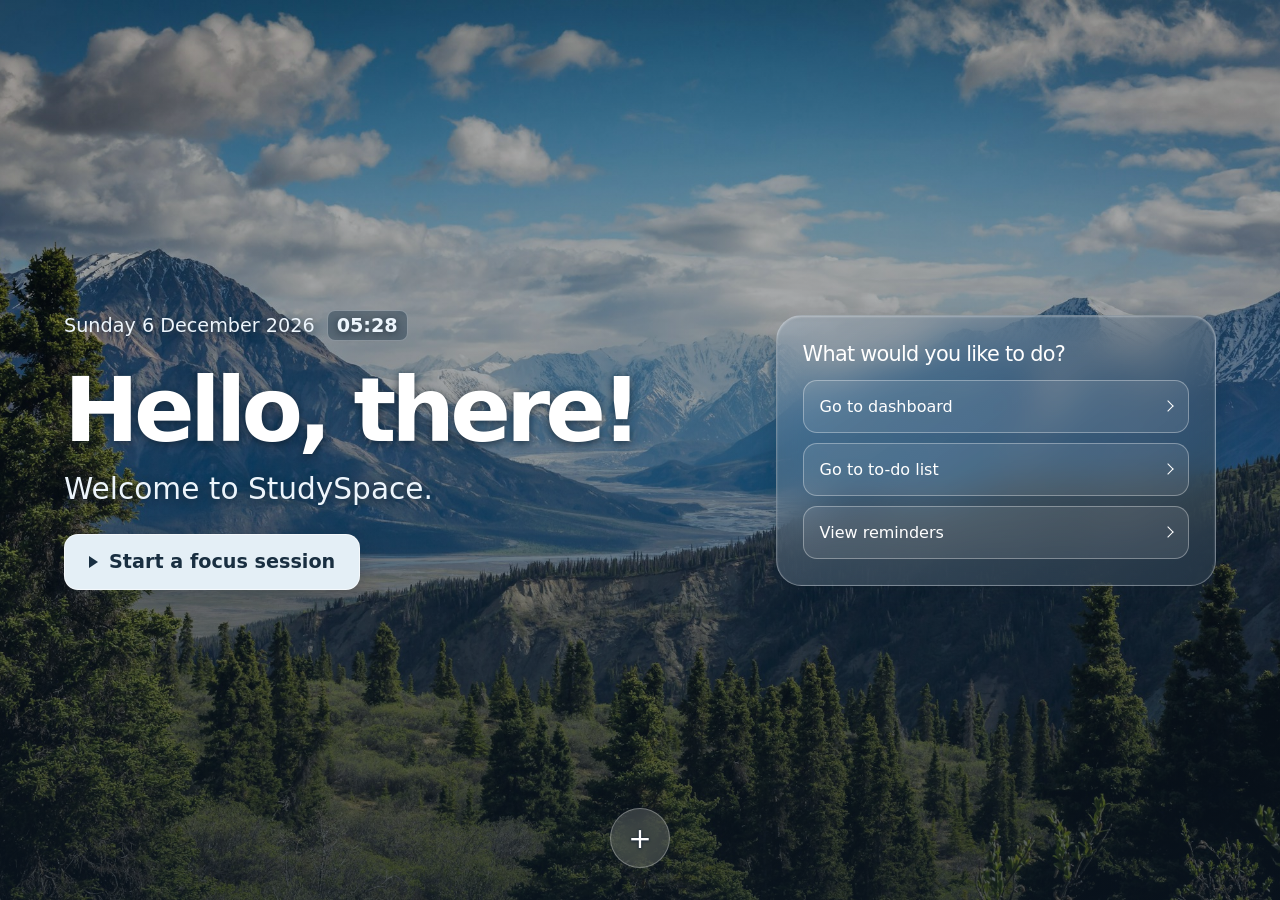
==== commit 629db1c9: "Small layout changes" ====
--- a/index.html
+++ b/index.html
@@ -1,20 +1,31 @@
 <!doctype html>
 <html lang="en">
   <head>
-    <meta charset="utf-8">
-    <meta name="viewport" content="width=device-width, initial-scale=1">
-    <title>Focus timer | StudySpace</title>
-    <link rel="stylesheet" href="styles.css">
+    <meta charset="utf-8" />
+    <meta name="viewport" content="width=device-width, initial-scale=1" />
+    <title>Home | StudySpace</title>
+    <link rel="stylesheet" href="styles.css" />
     <script src="app.js" defer></script>
   </head>
-  <body data-page="pomodoro">
+  <body class="home">
     <a href="#main">Skip to content</a>
+    <!-- Navigation "Flower" Button-->
+
     <nav class="menu" aria-label="Site navigation">
-      <button id="toggle" type="button" aria-label="Toggle navigation" aria-expanded="false" aria-controls="links">+</button>
+      <button
+        id="toggle"
+        type="button"
+        aria-label="Toggle navigation"
+        aria-expanded="false"
+        aria-controls="links"
+      >
+        +
+      </button>
+
       <div id="links" inert>
-        <a href="home.html">Home</a>
+        <a href="index.html" aria-current="page">Home</a>
         <a href="dashboard.html">Dashboard</a>
-        <a aria-current="page" href="index.html">Focus timer</a>
+        <a href="timer.html">Focus timer</a>
         <a href="todo.html">To-do list</a>
         <a href="reminders.html">Reminders</a>
         <a href="session-history.html">Session history</a>
@@ -24,46 +35,36 @@
         <a href="contact.html">Contact us</a>
       </div>
     </nav>
-    <main id="main">
-      <button id="settings-button" type="button" aria-label="Settings" title="Settings">⚙</button>
-      <span id="timer" role="timer" aria-label="Time remaining">20:00</span>
-      <section class="focus-controls" aria-labelledby="focus-heading">
-        <h1 id="focus-heading">Focus timer</h1>
-        <p id="session" aria-live="polite">Work session</p>
-        <span id="timer-status" class="timer-status" role="status">Ready to start</span>
-        <div class="timer-actions">
-          <button id="start" type="button">Start</button>
-          <button id="pause" type="button" hidden>Pause</button>
-          <button id="reset" type="button">Reset</button>
+
+    <main id="main" class="home-layout" tabindex="-1">
+      <header class="home-welcome">
+        <!-- Home clock -->
+        <div class="home-clock" id="home-clock" hidden>
+          <time id="home-date"></time>
+          <time id="home-time"></time>
         </div>
+
+        <h1>Hello, <span id="display-name">there</span>!</h1>
+        <p>Welcome to StudySpace.</p>
+
+        <a class="home-focus-button" href="timer.html">
+          <span class="home-play" aria-hidden="true"></span>
+          Start a focus session
+        </a>
+      </header>
+
+      <!-- Quick links -->
+      <section
+        class="session-card home-shortcuts"
+        aria-labelledby="quick-links-heading"
+      >
+        <h2 id="quick-links-heading">What would you like to do?</h2>
+        <ul>
+          <li><a href="dashboard.html">Go to dashboard</a></li>
+          <li><a href="todo.html">Go to to-do list</a></li>
+          <li><a href="reminders.html">View reminders</a></li>
+        </ul>
       </section>
-      <section class="session-card" aria-labelledby="cycle-heading">
-        <h2 id="cycle-heading">Session cycle</h2>
-        <dl>
-          <div><dt>Work</dt><dd id="work-duration">20 min</dd></div>
-          <div><dt>Short break</dt><dd id="short-duration">3 min</dd></div>
-          <div><dt>Long break</dt><dd id="long-duration">5 min</dd></div>
-        </dl>
-        <details class="cycle-progress">
-          <summary>Session progress</summary>
-          <p><span id="completed-sessions" aria-live="polite">0</span> work sessions completed</p>
-          <p>A long break follows every fourth work session.</p>
-        </details>
-      </section>
-      <dialog id="settings-dialog" aria-labelledby="settings-heading">
-        <form id="settings-form">
-          <h2 id="settings-heading">Session lengths</h2>
-          <p>Saving resets the current session to its new duration.</p>
-          <label for="settings-work">Work (minutes)</label>
-          <input id="settings-work" name="work" type="number" min="1" max="1440" required>
-          <label for="settings-short">Short break (minutes)</label>
-          <input id="settings-short" name="short" type="number" min="1" max="1440" required>
-          <label for="settings-long">Long break (minutes)</label>
-          <input id="settings-long" name="long" type="number" min="1" max="1440" required>
-          <button id="close-settings" type="button">Cancel</button>
-          <button type="submit">Save settings</button>
-        </form>
-      </dialog>
     </main>
   </body>
 </html>
--- a/styles.css
+++ b/styles.css
@@ -1,4 +1,4 @@
-/* Shared page layout */
+/* Shared layout */
 body {
   position: relative;
   box-sizing: border-box;
@@ -11,10 +11,12 @@
     linear-gradient(#0c192729, #0c1927b3),
     #273c50 url("images/alpine-landscape.jpg") center / cover no-repeat;
 }
+
 main {
   width: min(78%, 1200px);
   margin: auto;
 }
+
 h1 {
   margin: 0 0 4.5svh;
   text-align: center;
@@ -22,29 +24,34 @@
   font-weight: 550;
   letter-spacing: -0.04em;
 }
+
 button,
 summary {
   cursor: pointer;
 }
+
 button,
 input,
 textarea {
   font: inherit;
 }
+
 body > a[href="#main"] {
   position: absolute;
   top: 8px;
   left: 8px;
   z-index: 5;
   padding: 8px;
+  color: #192f41;
   background: white;
   transform: translateY(-160%);
 }
+
 body > a[href="#main"]:focus {
   transform: none;
 }
 
-/* Circular navigation */
+/* Flower Button */
 .menu {
   --radius: min(40vw, 230px);
   position: absolute;
@@ -53,6 +60,7 @@
   z-index: 2;
   transform: translateX(-50%);
 }
+
 .menu a,
 .menu button {
   display: grid;
@@ -71,6 +79,7 @@
     0 1px 3px #182535,
     0 0 2px #182535;
 }
+
 .menu button {
   position: relative;
   z-index: 1;
@@ -79,9 +88,11 @@
   font-size: 28px;
   transition: transform 160ms;
 }
+
 .menu button:hover {
   transform: scale(1.1);
 }
+
 .menu a {
   --angle: var(--desktop-angle);
   --distance: 0px;
@@ -100,14 +111,17 @@
     transform 180ms,
     opacity 180ms;
 }
+
 #links:not([inert]) a {
   --distance: var(--radius);
   --size: 1;
   opacity: 1;
 }
+
 #links:not([inert]) a:hover {
   --size: 1.1;
 }
+
 .menu :focus-visible {
   outline: 3px solid #405971;
   outline-offset: 2px;
@@ -115,7 +129,8 @@
 
 /* Shared glass cards */
 .session-card,
-.home ul,
+.study-tips-hero,
+.study-tips-card,
 #start,
 #pause,
 #settings-button,
@@ -127,19 +142,23 @@
     inset 0 1px 2px #ffffff50,
     0 8px 25px #0c192c30;
 }
+
 .session-card {
   padding: clamp(18px, 1.7vw, 28px) clamp(20px, 2vw, 33px) 12px;
   border-radius: clamp(20px, 2vw, 32px);
 }
+
 .session-card h2,
 .focus-controls h1 {
   margin: 0;
   font-weight: 550;
   letter-spacing: -0.035em;
 }
+
 .session-card h2 {
   font-size: clamp(21px, 1.65vw, 28px);
 }
+
 .dashboard .session-card,
 .task-card {
   border-color: #ffffff66;
@@ -149,11 +168,33 @@
     0 10px 30px #0c192c40;
 }
 
+.session-card dl {
+  margin: 12px 0 0;
+}
+
+.session-card dl div {
+  display: flex;
+  justify-content: space-between;
+  padding: 0.72em 0;
+  font-size: clamp(16px, 1.3vw, 22px);
+}
+
+.session-card dd,
+.content-page blockquote {
+  margin: 0;
+}
+
+.session-card dl div + div,
+.content-page details + details {
+  border-top: 1px solid #ffffff40;
+}
+
 /* Focus timer */
 [data-page="pomodoro"] {
   --timer-height: clamp(210px, 46svh, 560px);
   padding: 0;
 }
+
 [data-page="pomodoro"] main {
   display: grid;
   grid-template-columns: 1fr minmax(260px, 23.5vw);
@@ -165,13 +206,16 @@
   box-sizing: border-box;
   padding: calc(var(--timer-height) + 36px) 4vw max(110px, 14vh) 5vw;
 }
+
 .home .menu,
 [data-page="pomodoro"] .menu {
   bottom: 32px;
 }
+
 [data-page="pomodoro"] .menu button {
   width: clamp(54px, 4.3vw, 72px);
 }
+
 #timer {
   position: absolute;
   top: var(--timer-height);
@@ -197,15 +241,18 @@
   background-clip: text;
   filter: drop-shadow(0 2px 1px #51607e99);
 }
+
 .focus-controls h1 {
   text-align: left;
   font-size: clamp(28px, 2.3vw, 40px);
 }
+
 #session {
   margin: 5px 0 16px;
   color: #e0e6ee;
   font-size: clamp(18px, 1.55vw, 26px);
 }
+
 .timer-status {
   position: absolute;
   width: 1px;
@@ -213,44 +260,53 @@
   overflow: hidden;
   clip-path: inset(50%);
 }
+
 .timer-actions {
   display: flex;
   align-items: center;
   gap: 20px;
 }
+
 [data-page="pomodoro"] main button {
   color: inherit;
 }
+
 .timer-actions button {
   padding: 0.62em 1.55em;
   border-radius: 99px;
   font-size: clamp(18px, 1.5vw, 25px);
   font-weight: 550;
 }
+
 #start,
 #pause {
   background: linear-gradient(165deg, #d3e2ee8a, #8598ab80 55%, #5a6b7d99);
 }
+
 #start::before,
 #pause::before {
   content: "";
   display: inline-block;
   margin-right: 0.55em;
 }
+
 #start::before {
   border-block: 0.37em solid transparent;
   border-left: 0.62em solid white;
 }
+
 #pause::before {
   width: 0.28em;
   height: 0.68em;
   border-inline: 0.14em solid white;
 }
+
 #reset {
   padding-inline: 0.45em;
   border: 0;
   background: transparent;
 }
+
 #settings-button {
   position: absolute;
   top: 3.2vh;
@@ -262,23 +318,7 @@
   border-radius: 50%;
   font-size: 26px;
 }
-.session-card dl {
-  margin: 12px 0 0;
-}
-.session-card dl div {
-  display: flex;
-  justify-content: space-between;
-  padding: 0.72em 0;
-  font-size: clamp(16px, 1.3vw, 22px);
-}
-.session-card dd,
-.content-page blockquote {
-  margin: 0;
-}
-.session-card dl div + div,
-.content-page details + details {
-  border-top: 1px solid #ffffff40;
-}
+
 .cycle-progress {
   color: #e1e8ef;
   font-size: 0.8rem;
@@ -295,23 +335,28 @@
   background: #273d4eed;
   backdrop-filter: blur(18px);
 }
+
 #settings-dialog::backdrop {
   background: #10213180;
 }
+
 #settings-form {
   display: grid;
   grid-template-columns: 1fr auto;
   align-items: center;
   gap: 12px;
 }
+
 #settings-form :is(h2, p) {
   grid-column: 1 / -1;
   margin: 0;
 }
+
 #settings-form input {
   width: 7ch;
   padding: 7px;
 }
+
 #settings-form button {
   padding: 8px 16px;
   border: 1px solid #ffffff55;
@@ -319,42 +364,122 @@
   background: #ffffff20;
 }
 
-/* Home */
+/*  homepage */
+.home .home-layout {
+  display: grid;
+  grid-template-columns: minmax(0, 1.25fr) minmax(0, 0.85fr);
+  align-items: center;
+  gap: clamp(24px, 5vw, 70px);
+  width: min(100%, 1000px);
+  text-align: left;
+}
+
+.home-welcome {
+  min-width: 0;
+  text-shadow: 0 2px 8px #0c1927b3;
+}
+
+.home .home-welcome h1 {
+  text-align: left;
+  margin: 0;
+  font-weight: 700;
+  letter-spacing: -0.055em;
+  font-size: clamp(2.5rem, 6vw, 5rem);
+  line-height: 1.05;
+  overflow-wrap: anywhere;
+}
+
+.home-welcome p {
+  margin: 10px 0 24px;
+  font-size: clamp(1.1rem, 2.5vw, 1.5rem);
+  color: #edf5fc;
+}
+
+.home-clock:not([hidden]) {
+  display: flex;
+  flex-wrap: wrap;
+  align-items: center;
+  gap: 6px 12px;
+  margin-bottom: 18px;
+  color: #edf5fc;
+  font-size: 0.95rem;
+}
+
+.home-clock time:last-child {
+  padding: 3px 9px;
+  border: 1px solid #ffffff4d;
+  border-radius: 8px;
+  background: #19324666;
+  font-weight: 650;
+  font-variant-numeric: tabular-nums;
+}
+
+.home .home-focus-button {
+  display: inline-flex;
+  align-items: center;
+  gap: 11px;
+  box-sizing: border-box;
+  min-height: 48px;
+  padding: 12px 20px;
+  border: 1px solid #ffffff99;
+  border-radius: 14px;
+  background: #e4eff6;
+  color: #192f41;
+  box-shadow: 0 8px 24px #0c192c40;
+  font-weight: 700;
+  text-decoration: none;
+  text-shadow: none;
+}
+
+.home-play {
+  flex: none;
+  border-block: 6px solid transparent;
+  border-left: 9px solid currentColor;
+}
+
+.home .home-shortcuts {
+  padding: clamp(16px, 3vw, 26px);
+}
+
+.home .home-shortcuts h2 {
+  margin: 0 0 14px;
+  font-size: clamp(1.05rem, 2vw, 1.3rem);
+  font-weight: 500;
+}
+
+.home .home-shortcuts ul {
+  display: grid;
+  gap: 10px;
+  margin: 0;
+  padding: 0;
+  list-style: none;
+}
+
+.home .home-shortcuts li a::after {
+  flex: none;
+}
+
+.home .home-layout a:focus-visible {
+  outline: 2px solid white;
+  outline-offset: 3px;
+}
+
+@media (max-width: 700px) {
+  .home .home-layout {
+    grid-template-columns: minmax(0, 1fr);
+    max-width: 480px;
+  }
+}
+
 .home {
   display: grid;
   place-items: center;
   padding: 48px 5vw min(calc(42vw + 120px), 350px);
 }
-.home main {
-  width: min(100%, 640px);
-  text-align: center;
-}
-.home h1 {
-  margin: 0;
-  font-size: clamp(44px, 6vw, 80px);
-  font-weight: 700;
-  letter-spacing: -0.055em;
-}
-.home main > p {
-  margin: 4px 0 32px;
-  font-size: clamp(18px, 2vw, 24px);
-}
-.home h2 {
-  margin: 0 0 12px;
-  font-size: 1rem;
-  font-weight: 500;
-}
-.home ul {
-  display: grid;
-  grid-template-columns: repeat(2, 1fr);
-  gap: 10px;
-  margin: 0;
-  padding: 14px;
-  list-style: none;
-  border-radius: 24px;
-}
+
 .home li a,
-.reminder-link {
+.reminder-link,
+.contact-shortcuts a {
   display: flex;
   align-items: center;
   gap: 12px;
@@ -363,12 +488,14 @@
   color: white;
   text-decoration: none;
 }
+
 .home li a {
   justify-content: space-between;
   padding: 16px;
   background: #ffffff18;
   text-align: left;
 }
+
 .home li a::after {
   content: "";
   width: 7px;
@@ -377,6 +504,7 @@
   border-width: 1.5px 1.5px 0 0;
   transform: rotate(45deg);
 }
+
 .home li a:is(:hover, :focus-visible),
 .reminder-link:hover {
   background: #ffffff38;
@@ -391,27 +519,33 @@
   min-height: 55svh;
   padding: clamp(16px, 3.6svh, 42px);
 }
+
 .dashboard h2 {
   font-size: clamp(22px, 5svh, 48px);
 }
+
 .stats {
   display: grid;
   grid-template-columns: repeat(3, 1fr);
   text-align: center;
 }
+
 .stats p {
   margin: 0;
   font-size: clamp(16px, 3.8svh, 32px);
 }
+
 .stats p + p {
   border-left: 1px solid #ffffff70;
 }
+
 .stats strong {
   display: block;
   font-size: clamp(40px, 10svh, 100px);
   font-weight: 600;
   line-height: 1.1;
 }
+
 .reminder-link {
   gap: 0.7em;
   padding: 0.65em 1em;
@@ -419,49 +553,59 @@
   box-shadow: inset 0 1px 1px #ffffff55;
   font-size: clamp(16px, 3.4svh, 28px);
 }
+
 .reminder-link svg {
   width: 1.4em;
   flex: none;
 }
+
 .reminder-link span:last-child {
   margin-left: auto;
   font-size: 1.4em;
 }
 
-/* Tasks, reminders and contact form */
+/* Tasks and reminders */
 .task-card {
   padding: clamp(18px, 3.6svh, 42px);
 }
+
 .task-card form {
   display: grid;
   grid-template-columns: minmax(0, 1fr) auto;
   gap: 8px 12px;
 }
+
 .task-card form label {
   font-weight: 550;
 }
+
 #task-form label,
 #reminder-form button {
   grid-column: 1 / -1;
 }
+
 .task-card form :is(input, textarea, button),
 .task-card .remove {
   padding: 11px 16px;
   border: 1px solid #ffffff66;
   border-radius: 14px;
 }
+
 .task-card form :is(input, textarea) {
   min-width: 0;
   color: white;
   background: #19324666;
 }
+
 .task-card form input::placeholder {
   color: #e2e9ef;
 }
+
 .task-card button {
   color: #192f41;
   background: #e4eff6;
 }
+
 .task-card header,
 .task-card li,
 .task-label,
@@ -470,135 +614,544 @@
   align-items: center;
   gap: 12px;
 }
+
 .task-card header {
   justify-content: space-between;
   flex-wrap: wrap;
   margin: 26px 0 10px;
 }
+
 #task-count,
 #reminder-count {
   margin: 0;
   font-size: 0.9rem;
 }
+
 .task-card ul {
   margin: 0;
   padding: 0;
   list-style: none;
 }
+
 .task-card li {
   justify-content: space-between;
   padding: 12px 0;
   border-top: 1px solid #ffffff40;
 }
+
 .task-card .remove {
   padding: 7px 12px;
   color: white;
   background: #20364b55;
 }
+
 #task-empty,
 #reminder-empty {
   margin-bottom: 0;
 }
+
 .task-label {
   min-width: 0;
   overflow-wrap: anywhere;
   cursor: pointer;
 }
+
 .task-label input {
   width: 20px;
   height: 20px;
   flex: none;
   accent-color: #305a71;
 }
+
 .task-label input:checked + span {
   color: #d2dfe7;
   text-decoration: line-through;
 }
+
 #reminder-form label {
   display: grid;
   gap: 8px;
 }
+
 #reminder-date {
   color-scheme: dark;
 }
+
 .content-page main > p,
 [data-page="reminders"] main > p {
   text-align: center;
 }
+
 .reminder-name {
   margin: 0 0 4px;
   overflow-wrap: anywhere;
 }
+
 .reminder-meta {
   flex-wrap: wrap;
   gap: 8px;
   font-size: 0.9rem;
 }
+
 .due-status {
   padding: 3px 9px;
   border-radius: 12px;
   background: #19324666;
 }
+
 .due-status.overdue {
   background: #702d3c;
 }
+
 .due-status.soon {
   background: #36576c;
 }
+
+/* Reviews and session history */
+.card-grid {
+  display: grid;
+  grid-template-columns: repeat(auto-fit, minmax(min(100%, 320px), 1fr));
+  gap: 16px;
+}
+
+.content-page summary {
+  padding: 12px 0;
+}
+
+.review-stars {
+  display: inline-block;
+  color: #ffe08a;
+  font-size: 1.25rem;
+  letter-spacing: 0.12em;
+  white-space: nowrap;
+}
+
+#history-list li {
+  flex-wrap: wrap;
+}
+
+/* Meet the Team */
+.session-card.team-card {
+  max-width: 740px;
+  margin: 24px auto 0;
+  padding: clamp(8px, 1.5vw, 16px);
+}
+
+.team-card details {
+  --icon-tint: #8bcaff4a;
+}
+
+.team-card details:nth-child(2) {
+  --icon-tint: #95e0d24a;
+}
+
+.team-card details:nth-child(3) {
+  --icon-tint: #c1adff4a;
+}
+
+.team-card details > summary {
+  display: grid;
+  grid-template-columns: auto minmax(0, 1fr) auto;
+  align-items: center;
+  gap: clamp(10px, 2.5vw, 20px);
+  padding: clamp(10px, 2vw, 16px);
+  border-radius: 16px;
+  list-style: none;
+  transition: background-color 160ms ease;
+}
+
+.team-card summary::-webkit-details-marker,
+.study-tips-card summary::-webkit-details-marker {
+  display: none;
+}
+
+.team-card summary::marker,
+.study-tips-card summary::marker {
+  content: "";
+}
+
+.team-card summary:hover,
+.team-card details[open] > summary,
+.study-tips-card summary:hover,
+.study-tips-card details[open] > summary {
+  background-color: #ffffff18;
+}
+
+.team-card summary:focus-visible {
+  outline: 2px solid white;
+  outline-offset: -2px;
+}
+
+.team-card summary::after,
+.study-tips-card summary::after {
+  content: "";
+  width: 8px;
+  height: 8px;
+  margin-inline-end: 4px;
+  border: solid currentColor;
+  border-width: 0 2px 2px 0;
+  transform: rotate(45deg);
+}
+
+.team-card details[open] > summary::after,
+.study-tips-card details[open] > summary::after {
+  transform: rotate(225deg);
+}
+
+.team-card .team-icon {
+  display: grid;
+  place-items: center;
+  box-sizing: border-box;
+  width: clamp(46px, 7vw, 62px);
+  aspect-ratio: 1;
+  border: 1px solid #ffffff55;
+  border-radius: 15px;
+  background: linear-gradient(145deg, var(--icon-tint), #192f4b85);
+  box-shadow:
+    inset 0 1px 1px #ffffff45,
+    0 4px 12px #0c192c30;
+}
+
+.team-card .team-icon img {
+  display: block;
+  width: 70%;
+  height: auto;
+  object-fit: contain;
+  filter: brightness(0) invert(1) drop-shadow(0 1px 2px #10213155);
+}
+
+.team-card .team-identity {
+  display: grid;
+  gap: 4px;
+  line-height: 1.3;
+  overflow-wrap: anywhere;
+}
+
+.team-card .team-identity strong {
+  font-size: clamp(1rem, 2.4vw, 1.25rem);
+  font-weight: 650;
+}
+
+.team-card .team-identity > span {
+  color: #edf5fc;
+  font-size: clamp(0.85rem, 1.8vw, 1rem);
+}
+
+.team-card .team-bio {
+  padding: 12px clamp(10px, 2vw, 16px) 20px;
+  line-height: 1.6;
+}
+
+.team-card .team-bio p {
+  margin: 0;
+}
+
+.team-card .team-bio p + p {
+  margin-top: 4px;
+}
+
+/* Study Tips */
+.study-tips-page {
+  padding-top: clamp(24px, 5svh, 56px);
+}
+
+.study-tips-page main {
+  width: min(92%, 1080px);
+}
+
+.study-tips-hero,
+.study-tips-card {
+  min-width: 0;
+  border-radius: 24px;
+}
+
+.study-tips-hero {
+  display: grid;
+  grid-template-columns: repeat(2, minmax(0, 1fr));
+  align-items: center;
+  gap: clamp(18px, 4vw, 44px);
+  margin-bottom: 18px;
+  padding: clamp(18px, 3vw, 32px);
+}
+
+.study-tips-page h1 {
+  margin: 0 0 12px;
+  font-size: clamp(2.25rem, 5vw, 4rem);
+  line-height: 1.05;
+  text-align: left;
+}
+
+.study-tips-intro p {
+  max-width: 38ch;
+  margin: 0 0 20px;
+  color: #edf5fc;
+  line-height: 1.6;
+}
+
+.study-tips-button {
+  display: inline-flex;
+  align-items: center;
+  gap: 8px;
+  box-sizing: border-box;
+  min-height: 44px;
+  padding: 8px 16px;
+  border: 1px solid #ffffff66;
+  border-radius: 14px;
+  background: #e4eff6;
+  color: #192f41;
+  font-weight: 650;
+  text-decoration: none;
+}
+
+.home .home-focus-button:hover,
+.study-tips-button:hover,
+.contact-page #contact-form button:hover {
+  background: white;
+}
+
+.study-tips-routine {
+  padding: clamp(14px, 2.5vw, 22px);
+  border: 1px solid #ffffff40;
+  border-radius: 18px;
+  background: #19324699;
+}
+
+.study-tips-routine h2,
+.study-tips-card h2 {
+  margin: 0;
+  font-size: clamp(1.15rem, 2vw, 1.45rem);
+  font-weight: 600;
+  letter-spacing: -0.025em;
+}
+
+.study-tips-routine ol {
+  display: grid;
+  gap: 10px;
+  margin: 14px 0 0;
+  padding: 0;
+  list-style: none;
+}
+
+.study-tips-routine li {
+  display: grid;
+  grid-template-columns: 3.6rem minmax(0, 1fr);
+  align-items: baseline;
+  gap: 10px;
+  color: #edf5fc;
+  line-height: 1.45;
+}
+
+.study-tips-routine li strong {
+  color: white;
+  font-variant-numeric: tabular-nums;
+}
+
+.study-tips-grid {
+  display: grid;
+  grid-template-columns: repeat(3, minmax(0, 1fr));
+  align-items: start;
+  gap: 16px;
+}
+
+.study-tips-card {
+  padding: clamp(16px, 2vw, 24px);
+}
+
+.study-tips-description {
+  min-height: 3em;
+  margin: 6px 0 14px;
+  color: #edf5fc;
+  font-size: 0.95rem;
+  line-height: 1.5;
+}
+
+.study-tips-card details {
+  border-top: 1px solid #ffffff40;
+}
+
+.study-tips-card details > summary {
+  display: grid;
+  grid-template-columns: minmax(0, 1fr) auto;
+  align-items: center;
+  gap: 10px;
+  box-sizing: border-box;
+  min-height: 44px;
+  padding: 10px 4px;
+  border-radius: 8px;
+  font-size: 0.95rem;
+  font-weight: 600;
+  line-height: 1.4;
+  list-style: none;
+}
+
+.study-tips-card summary::after {
+  width: 7px;
+  height: 7px;
+}
+
+.study-tips-card details > p {
+  margin: 0;
+  padding: 10px 4px 14px;
+  color: #edf5fc;
+  font-size: 0.95rem;
+  line-height: 1.6;
+}
+
+.study-tips-card details a {
+  color: white;
+  text-underline-offset: 3px;
+}
+
+/* Contact page */
+.contact-page main {
+  width: min(92%, 960px);
+}
+
+.contact-heading {
+  margin: 0 auto clamp(20px, 4vw, 38px);
+  text-align: center;
+}
+
+.contact-heading h1 {
+  margin: 0 0 10px;
+  font-size: clamp(2.5rem, 6vw, 4.5rem);
+}
+
+.contact-heading p {
+  max-width: 48ch;
+  margin: 0 auto;
+  line-height: 1.55;
+  text-shadow: 0 1px 4px #182535;
+}
+
+.contact-layout {
+  display: grid;
+  grid-template-columns: minmax(0, 1fr) minmax(0, 2fr);
+  align-items: start;
+  gap: 16px;
+}
+
+.contact-page .contact-shortcuts,
+.contact-page .contact-message-card {
+  min-width: 0;
+  padding: clamp(18px, 3vw, 30px);
+}
+
+.contact-shortcuts ul {
+  display: grid;
+  gap: 8px;
+  margin: 16px 0 0;
+  padding: 0;
+  list-style: none;
+}
+
+.contact-shortcuts a {
+  justify-content: space-between;
+  padding: 11px 12px;
+  background: #19324666;
+  line-height: 1.4;
+}
+
+.contact-shortcuts a:hover {
+  background: #193246a6;
+}
+
 #contact-form {
-  grid-template-columns: 1fr;
-}
+  grid-template-columns: minmax(0, 1fr);
+}
+
+.contact-page #contact-form {
+  grid-template-columns: repeat(2, minmax(0, 1fr));
+  gap: 14px;
+  margin-top: 18px;
+}
+
 #contact-form p {
   display: grid;
   gap: 6px;
   margin: 0;
 }
+
 #contact-form textarea {
   resize: vertical;
 }
 
-/* Reviews, tips, team and history */
-.card-grid {
-  display: grid;
-  grid-template-columns: repeat(auto-fit, minmax(min(100%, 320px), 1fr));
-  gap: 16px;
-}
-.content-page summary {
-  padding: 12px 0;
-}
-.team-card img {
-  display: block;
-  max-width: 100%;
-  margin: 0 auto 12px;
-  border-radius: 14px;
-}
-#history-list li {
-  flex-wrap: wrap;
+#contact-form .contact-message-field,
+.contact-page #contact-form button {
+  grid-column: 1 / -1;
+}
+
+#contact-form small {
+  color: #f0f6fb;
+  line-height: 1.45;
+}
+
+.contact-page #contact-form button {
+  display: inline-flex;
+  align-items: center;
+  justify-self: start;
+  gap: 12px;
+  min-height: 44px;
+  font-weight: 650;
+}
+
+.contact-page #contact-status {
+  margin: 0;
+}
+
+.contact-page #contact-status:not(:empty) {
+  margin-top: 14px;
+}
+
+.study-tips-page main :is(a, summary):focus-visible,
+.contact-page main :is(a, input, textarea, button):focus-visible {
+  outline: 2px solid white;
+  outline-offset: 3px;
 }
 
 /* Small screens and reduced motion */
+@media (max-width: 760px) {
+  .study-tips-hero,
+  .study-tips-grid {
+    grid-template-columns: minmax(0, 1fr);
+  }
+
+  .study-tips-description {
+    min-height: 0;
+  }
+}
+
 @media (max-width: 700px) {
   [data-page="pomodoro"] main {
     grid-template-columns: 1fr;
     gap: 24px;
     padding: calc(var(--timer-height) + 24px) 6vw 130px;
   }
-}
+
+  .contact-layout {
+    grid-template-columns: minmax(0, 1fr);
+  }
+}
+
 @media (max-width: 600px) {
   main {
     width: 92%;
   }
+
   .dashboard .session-card {
     min-height: 340px;
   }
+
   .stats strong {
     font-size: 44px;
   }
+
   .stats p,
   .reminder-link {
     font-size: 16px;
   }
 }
+
 @media (max-width: 500px) {
   .menu a {
     --angle: var(--mobile-angle);
@@ -606,23 +1159,84 @@
     width: min(15.5vw, 64px);
     font-size: clamp(10px, 3vw, 12px);
   }
+
   .menu a:nth-child(-n + 5) {
     --radius: 21.5vw;
   }
 }
+
 @media (max-width: 480px) {
-  .home ul {
-    grid-template-columns: 1fr;
-  }
-}
+  .contact-page #contact-form {
+    grid-template-columns: minmax(0, 1fr);
+  }
+}
+
 @media (max-width: 420px) {
   .task-card form {
     grid-template-columns: 1fr;
   }
 }
+
 @media (prefers-reduced-motion: reduce) {
   .menu a,
-  .menu button {
+  .menu button,
+  .team-card details > summary {
     transition: none;
   }
 }
+
+/* Scrollable Reminders and To-do lists */
+body:is([data-page="reminders"], :has(#task-form)) {
+  isolation: isolate;
+  background: #273c50;
+}
+
+body:is([data-page="reminders"], :has(#task-form))::before {
+  content: "";
+  position: fixed;
+  inset: 0;
+  z-index: -1;
+  pointer-events: none;
+  background:
+    linear-gradient(#0c192729, #0c1927b3),
+    url("images/alpine-landscape.jpg") center / cover no-repeat;
+}
+
+body:is([data-page="reminders"], :has(#task-form)) .task-card ul {
+  max-height: min(36svh, 24rem);
+  overflow-y: auto;
+  overscroll-behavior-y: contain;
+  scrollbar-gutter: stable;
+  padding-inline-end: 8px;
+}
+
+@media (min-width: 701px) {
+  body.home {
+    min-height: 100svh;
+    padding: 112px 5vw;
+  }
+
+  .home .home-layout {
+    width: min(100%, 1160px);
+  }
+
+  .home .home-welcome h1 {
+    font-size: clamp(3rem, 7vw, 6.25rem);
+  }
+
+  .home .home-welcome p {
+    margin: 14px 0 28px;
+    font-size: clamp(1.25rem, 2.5vw, 1.85rem);
+  }
+
+  .home .home-clock {
+    margin-bottom: 22px;
+    font-size: clamp(1rem, 1.5vw, 1.2rem);
+  }
+
+  .home .home-focus-button {
+    min-height: 56px;
+    padding: 14px 24px;
+    font-size: clamp(1.05rem, 1.5vw, 1.25rem);
+  }
+}
